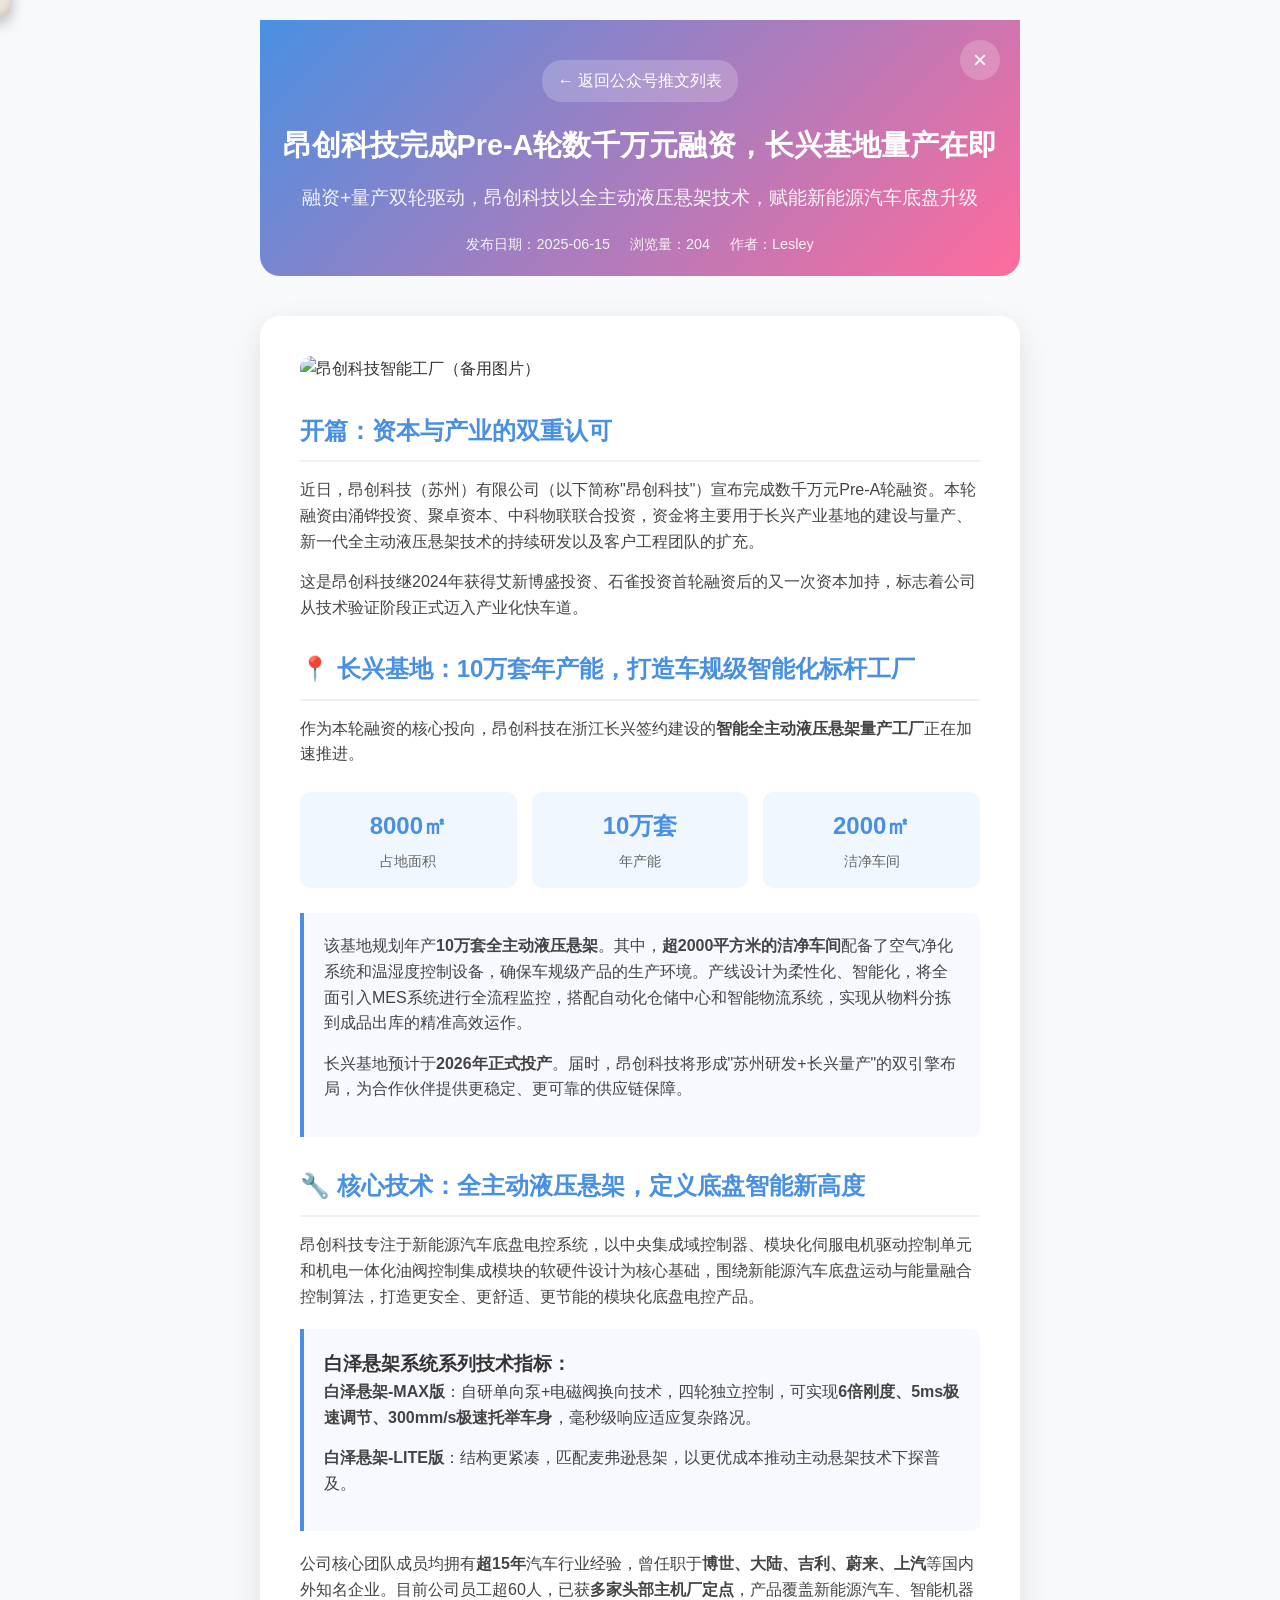
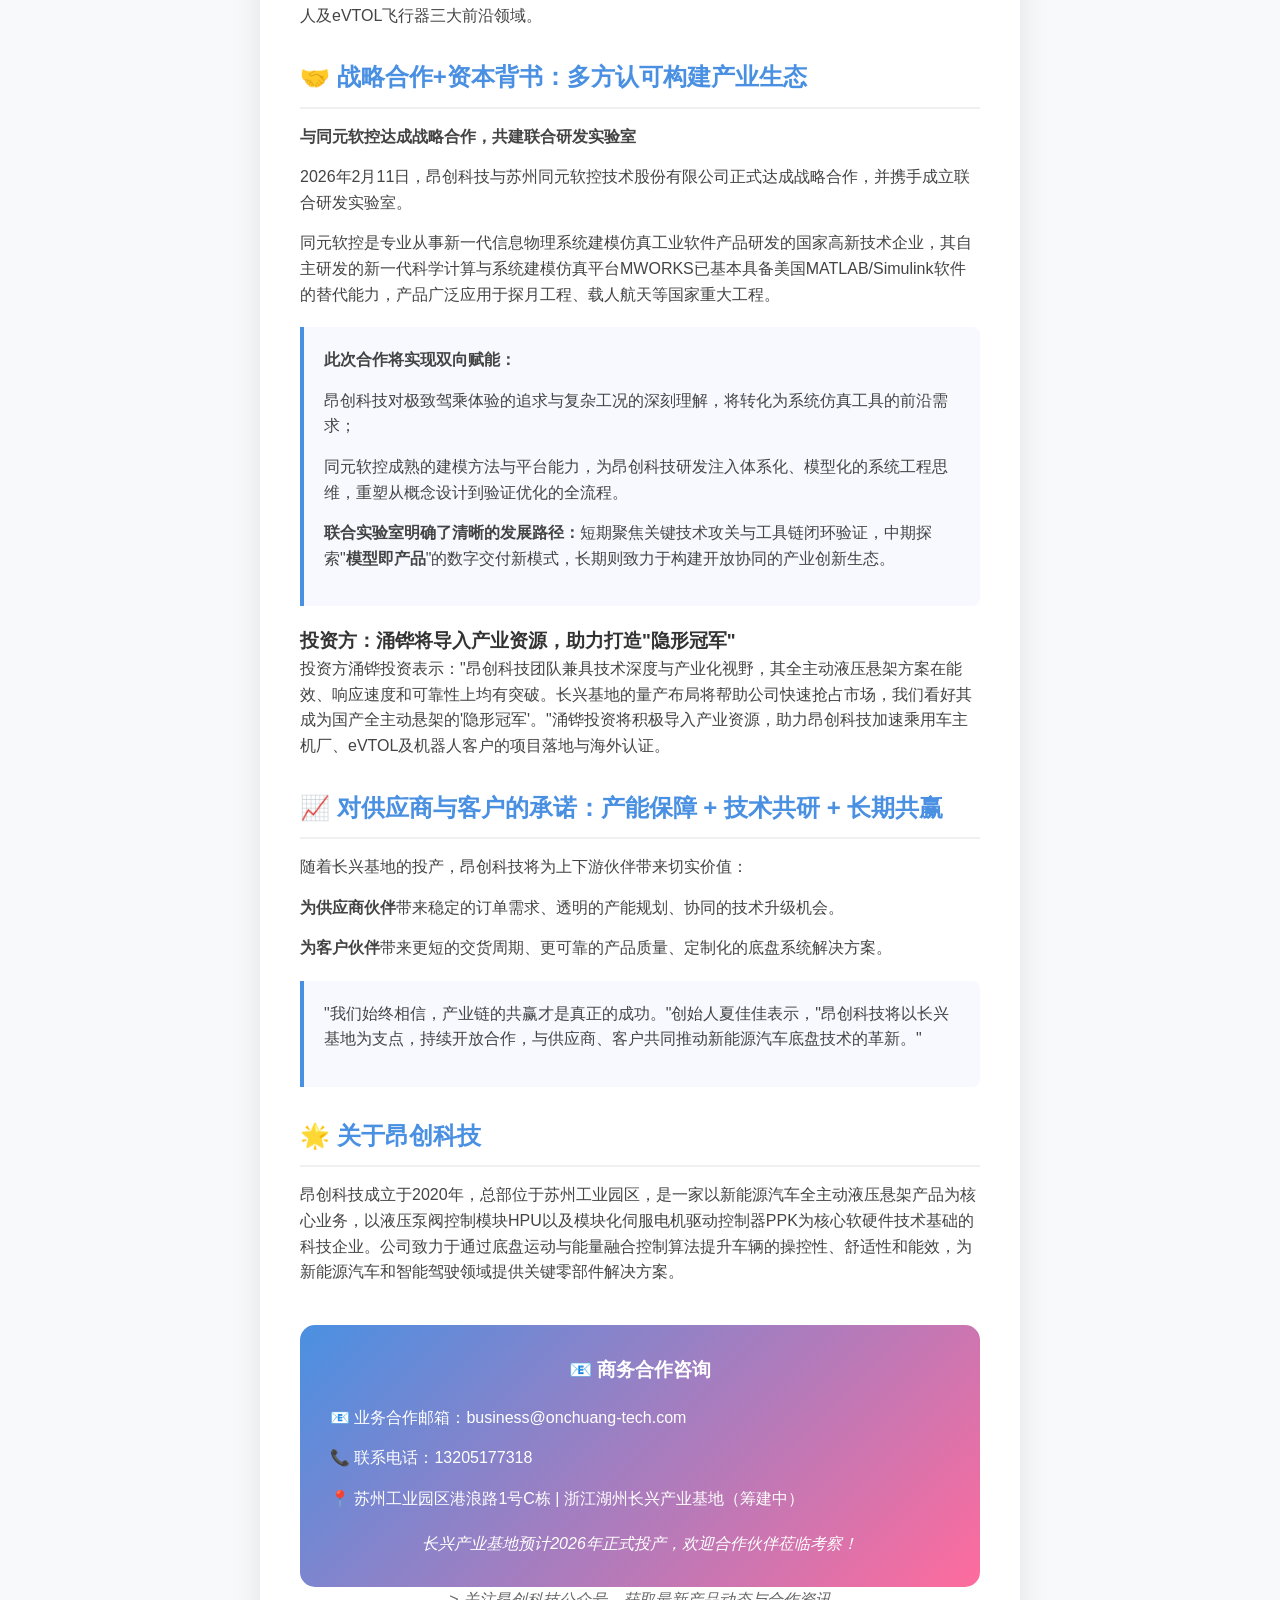
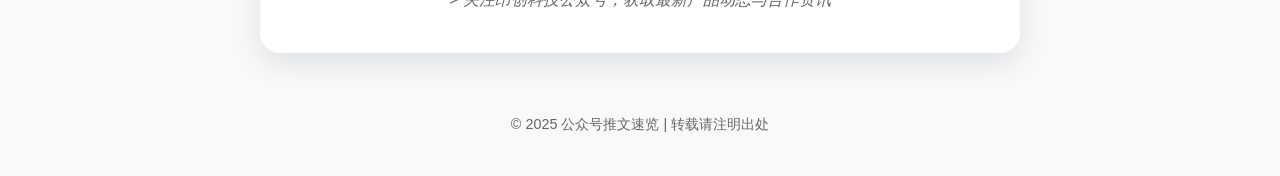
==== article-detail-1.html @ 5e3d8bad "Add files via upload" ====
<!DOCTYPE html>
<html lang="zh-CN">
<head>
    <meta charset="UTF-8">
    <meta name="viewport" content="width=device-width, initial-scale=1.0">
    <title>公众号推文速览 | 昂创科技融资</title>
    <style>
        /* 页面基础样式 */
        * {
            margin: 0;
            padding: 0;
            box-sizing: border-box;
            font-family: -apple-system, BlinkMacSystemFont, 'PingFang SC', 'Microsoft YaHei', sans-serif;
        }
        
        body {
            background: #f8f9fa;
            color: #333;
            line-height: 1.6;
            overflow-x: hidden;
        }
        
        .container {
            max-width: 800px;
            margin: 0 auto;
            padding: 20px;
        }
        
        .header {
            text-align: center;
            margin-bottom: 40px;
            padding: 40px 20px 20px;
            background: linear-gradient(135deg, #4A90E2, #FF6B9D);
            color: white;
            border-radius: 0 0 20px 20px;
            position: relative;
        }
        
        .back-btn {
            display: inline-flex;
            align-items: center;
            gap: 8px;
            color: white;
            text-decoration: none;
            padding: 8px 16px;
            background: rgba(255, 255, 255, 0.2);
            border-radius: 20px;
            margin-bottom: 20px;
            transition: all 0.3s ease;
        }
        
        .back-btn:hover {
            background: rgba(255, 255, 255, 0.3);
            transform: translateX(-5px);
        }
        
        .close-btn {
            position: absolute;
            top: 20px;
            right: 20px;
            width: 40px;
            height: 40px;
            background: rgba(255, 255, 255, 0.2);
            border-radius: 50%;
            display: flex;
            align-items: center;
            justify-content: center;
            color: white;
            font-size: 24px;
            cursor: pointer;
            transition: all 0.3s ease;
            border: none;
            outline: none;
        }
        
        .close-btn:hover {
            background: rgba(255, 255, 255, 0.3);
            transform: scale(1.1);
        }
        
        /* 文章内容样式保持不变 */
        .article-title { font-size: 1.8rem; margin-bottom: 15px; font-weight: 600; }
        .article-subtitle { font-size: 1.2rem; margin-bottom: 20px; color: rgba(255, 255, 255, 0.9); }
        .article-meta { display: flex; justify-content: center; gap: 20px; color: rgba(255, 255, 255, 0.9); font-size: 0.9rem; }
        .article-content { background: white; border-radius: 20px; padding: 40px; box-shadow: 0 10px 30px rgba(0, 0, 0, 0.1); margin-bottom: 40px; }
        .article-hero-image { width: 100%; height: 300px; object-fit: cover; border-radius: 12px; margin-bottom: 30px; }
        .article-section { margin-bottom: 30px; }
        .article-section h2 { color: #4A90E2; margin-bottom: 15px; padding-bottom: 10px; border-bottom: 2px solid #f0f0f0; }
        .article-section p { margin-bottom: 15px; color: #444; }
        .highlight-box { background: #f8f9ff; border-left: 4px solid #4A90E2; padding: 20px; margin: 20px 0; border-radius: 0 8px 8px 0; }
        .stats-grid { display: grid; grid-template-columns: repeat(auto-fit, minmax(200px, 1fr)); gap: 15px; margin: 25px 0; }
        .stat-item { background: #f0f7ff; padding: 15px; border-radius: 10px; text-align: center; }
        .stat-value { font-size: 1.5rem; font-weight: 600; color: #4A90E2; margin-bottom: 5px; }
        .stat-label { color: #666; font-size: 0.9rem; }
        .contact-info { background: linear-gradient(135deg, #4A90E2, #FF6B9D); color: white; padding: 30px; border-radius: 15px; margin-top: 40px; }
        .contact-info h3 { margin-bottom: 20px; text-align: center; }
        .contact-details { display: flex; flex-direction: column; gap: 15px; }
        .contact-item { display: flex; align-items: center; gap: 10px; }
        
        /* 响应式设计 */
        @media (max-width: 768px) {
            .container { padding: 15px; }
            .article-content { padding: 25px; }
            .article-title { font-size: 1.5rem; }
            .header { padding: 30px 15px 15px; }
            .close-btn { top: 10px; right: 10px; width: 36px; height: 36px; font-size: 20px; }
        }
        
        /* ===== 原始鼠标样式 ===== */
        .cursor {
            width: 24px;
            height: 36px;
            background: linear-gradient(145deg, #f7f3ef, #e4dcd3);
            border-radius: 14px 14px 18px 18px;
            position: fixed;
            pointer-events: none;
            transform: translate(-50%, -50%) rotate(5deg);
            box-shadow:
                inset -2px -4px 6px rgba(0,0,0,0.1),
                inset 2px 2px 4px rgba(255,255,255,0.8),
                0 6px 14px rgba(0,0,0,0.25);
            transition: transform 0.08s cubic-bezier(0.2, 0.8, 0.2, 1);
            z-index: 9999;
        }

        /* ===== 左右键分割线 ===== */
        .cursor::before {
            content: "";
            position: absolute;
            top: 8px;
            left: 50%;
            width: 1px;
            height: 10px;
            background: rgba(0,0,0,0.15);
            transform: translateX(-50%);
        }

        /* ===== 滚轮 ===== */
        .cursor::after {
            content: "";
            position: absolute;
            top: 10px;
            left: 50%;
            width: 3px;
            height: 6px;
            border-radius: 2px;
            background: #64748B; /* var(--text-medium) 的近似值 */
            transform: translateX(-50%);
            opacity: 0.8;
        }

        /* ===== hover 放大一点 ===== */
        .cursor.hover {
            transform: translate(-50%, -50%) scale(1.15) rotate(3deg);
        }

        /* ===== 点击压扁（真实感） ===== */
        .cursor.click {
            transform: translate(-50%, -50%) scale(0.9, 0.8) rotate(0deg);
        }
    </style>
</head>
<body>
    <!-- 原始鼠标 -->
    <div class="cursor"></div>
    
    <div class="container">
        <header class="header">
            <button class="close-btn" id="closeButton" onclick="history.back()">×</button>
            <a href="javascript:history.back()" class="back-btn">← 返回公众号推文列表</a>
            <h1 class="article-title">昂创科技完成Pre-A轮数千万元融资，长兴基地量产在即</h1>
            <div class="article-subtitle">融资+量产双轮驱动，昂创科技以全主动液压悬架技术，赋能新能源汽车底盘升级</div>
            <div class="article-meta">
                <span>发布日期：2025-06-15</span>
                <span>浏览量：204</span>
                <span>作者：Lesley</span>
            </div>
        </header>
        
       <main class="article-content">
            <!-- 文章主图 -->
            <img src="images/unnamed.jpg" 
                 alt="昂创科技智能工厂" 
                 class="article-hero-image"
                 onerror="this.onerror=null; this.src='https://images.unsplash.com/photo-1555212697-194d092e3b8f?ixlib=rb-4.0.3&auto=format&fit=crop&w=1200&q=80'; this.alt='昂创科技智能工厂（备用图片）'">
            
            <section class="article-section">
                <h2>开篇：资本与产业的双重认可</h2>
                <p>近日，昂创科技（苏州）有限公司（以下简称"昂创科技"）宣布完成数千万元Pre-A轮融资。本轮融资由涌铧投资、聚卓资本、中科物联联合投资，资金将主要用于长兴产业基地的建设与量产、新一代全主动液压悬架技术的持续研发以及客户工程团队的扩充。</p>
                <p>这是昂创科技继2024年获得艾新博盛投资、石雀投资首轮融资后的又一次资本加持，标志着公司从技术验证阶段正式迈入产业化快车道。</p>
            </section>
            
            <section class="article-section">
                <h2>📍 长兴基地：10万套年产能，打造车规级智能化标杆工厂</h2>
                <p>作为本轮融资的核心投向，昂创科技在浙江长兴签约建设的<strong>智能全主动液压悬架量产工厂</strong>正在加速推进。</p>
                
                <div class="stats-grid">
                    <div class="stat-item">
                        <div class="stat-value">8000㎡</div>
                        <div class="stat-label">占地面积</div>
                    </div>
                    <div class="stat-item">
                        <div class="stat-value">10万套</div>
                        <div class="stat-label">年产能</div>
                    </div>
                    <div class="stat-item">
                        <div class="stat-value">2000㎡</div>
                        <div class="stat-label">洁净车间</div>
                    </div>
                   
                </div>
                
                <div class="highlight-box">
                    <p>该基地规划年产<strong>10万套全主动液压悬架</strong>。其中，<strong>超2000平方米的洁净车间</strong>配备了空气净化系统和温湿度控制设备，确保车规级产品的生产环境。产线设计为柔性化、智能化，将全面引入MES系统进行全流程监控，搭配自动化仓储中心和智能物流系统，实现从物料分拣到成品出库的精准高效运作。</p>
                    <p>长兴基地预计于<strong>2026年正式投产</strong>。届时，昂创科技将形成"苏州研发+长兴量产"的双引擎布局，为合作伙伴提供更稳定、更可靠的供应链保障。</p>
                </div>
            </section>
            
            <section class="article-section">
                <h2>🔧 核心技术：全主动液压悬架，定义底盘智能新高度</h2>
                <p>昂创科技专注于新能源汽车底盘电控系统，以中央集成域控制器、模块化伺服电机驱动控制单元和机电一体化油阀控制集成模块的软硬件设计为核心基础，围绕新能源汽车底盘运动与能量融合控制算法，打造更安全、更舒适、更节能的模块化底盘电控产品。</p>
                
                <div class="highlight-box">
                    <h3>白泽悬架系统系列技术指标：</h3>
                    <p><strong>白泽悬架-MAX版</strong>：自研单向泵+电磁阀换向技术，四轮独立控制，可实现<strong>6倍刚度、5ms极速调节、300mm/s极速托举车身</strong>，毫秒级响应适应复杂路况。</p>
                    <p><strong>白泽悬架-LITE版</strong>：结构更紧凑，匹配麦弗逊悬架，以更优成本推动主动悬架技术下探普及。</p>
                </div>
                
                <p>公司核心团队成员均拥有<strong>超15年</strong>汽车行业经验，曾任职于<strong>博世、大陆、吉利、蔚来、上汽</strong>等国内外知名企业。目前公司员工超60人，已获<strong>多家头部主机厂定点</strong>，产品覆盖新能源汽车、智能机器人及eVTOL飞行器三大前沿领域。</p>
            </section>
            
            <section class="article-section">
                <h2>🤝 战略合作+资本背书：多方认可构建产业生态</h2>
                <p><strong>与同元软控达成战略合作，共建联合研发实验室</strong></p>
                <p>2026年2月11日，昂创科技与苏州同元软控技术股份有限公司正式达成战略合作，并携手成立联合研发实验室。</p>
                <p>同元软控是专业从事新一代信息物理系统建模仿真工业软件产品研发的国家高新技术企业，其自主研发的新一代科学计算与系统建模仿真平台MWORKS已基本具备美国MATLAB/Simulink软件的替代能力，产品广泛应用于探月工程、载人航天等国家重大工程。</p>
                
                <div class="highlight-box">
                    <p><strong>此次合作将实现双向赋能：</strong></p>
                    <p>昂创科技对极致驾乘体验的追求与复杂工况的深刻理解，将转化为系统仿真工具的前沿需求；</p>
                    <p>同元软控成熟的建模方法与平台能力，为昂创科技研发注入体系化、模型化的系统工程思维，重塑从概念设计到验证优化的全流程。</p>
                    <p><strong>联合实验室明确了清晰的发展路径：</strong>短期聚焦关键技术攻关与工具链闭环验证，中期探索"<strong>模型即产品</strong>"的数字交付新模式，长期则致力于构建开放协同的产业创新生态。</p>
                </div>
                
                <h3>投资方：涌铧将导入产业资源，助力打造"隐形冠军"</h3>
                <p>投资方涌铧投资表示："昂创科技团队兼具技术深度与产业化视野，其全主动液压悬架方案在能效、响应速度和可靠性上均有突破。长兴基地的量产布局将帮助公司快速抢占市场，我们看好其成为国产全主动悬架的'隐形冠军'。"涌铧投资将积极导入产业资源，助力昂创科技加速乘用车主机厂、eVTOL及机器人客户的项目落地与海外认证。</p>
            </section>
            
            <section class="article-section">
                <h2>📈 对供应商与客户的承诺：产能保障 + 技术共研 + 长期共赢</h2>
                <p>随着长兴基地的投产，昂创科技将为上下游伙伴带来切实价值：</p>
                <p><strong>为供应商伙伴</strong>带来稳定的订单需求、透明的产能规划、协同的技术升级机会。</p>
                <p><strong>为客户伙伴</strong>带来更短的交货周期、更可靠的产品质量、定制化的底盘系统解决方案。</p>
                
                <div class="highlight-box">
                    <p>"我们始终相信，产业链的共赢才是真正的成功。"创始人夏佳佳表示，"昂创科技将以长兴基地为支点，持续开放合作，与供应商、客户共同推动新能源汽车底盘技术的革新。"</p>
                </div>
            </section>
            
            <section class="article-section">
                <h2>🌟 关于昂创科技</h2>
                <p>昂创科技成立于2020年，总部位于苏州工业园区，是一家以新能源汽车全主动液压悬架产品为核心业务，以液压泵阀控制模块HPU以及模块化伺服电机驱动控制器PPK为核心软硬件技术基础的科技企业。公司致力于通过底盘运动与能量融合控制算法提升车辆的操控性、舒适性和能效，为新能源汽车和智能驾驶领域提供关键零部件解决方案。</p>
            </section>
            
            <div class="contact-info">
                <h3>📧 商务合作咨询</h3>
                <div class="contact-details">
                    <div class="contact-item">📧 业务合作邮箱：business@onchuang-tech.com</div>
                    <div class="contact-item">📞 联系电话：13205177318</div>
                    <div class="contact-item">📍 苏州工业园区港浪路1号C栋 | 浙江湖州长兴产业基地（筹建中）</div>
                </div>
                <p style="margin-top: 20px; text-align: center; font-style: italic;">
                    长兴产业基地预计2026年正式投产，欢迎合作伙伴莅临考察！
                </p>
            </div>
            
            <div class="article-footer">
                <p style="text-align: center; color: #666; font-style: italic;">
                    > 关注昂创科技公众号，获取最新产品动态与合作资讯
                </p>
            </div>
        </main>
        
        <footer style="text-align: center; color: #666; padding: 20px; font-size: 0.9rem;">
            <p>© 2025 公众号推文速览 | 转载请注明出处</p>
        </footer>
    </div>


    <script>
        // ============================================
        // 页面控制功能
        // ============================================

        // 页面加载完成后初始化
        document.addEventListener('DOMContentLoaded', function() {
            // 确保系统鼠标被隐藏
            document.body.style.cursor = 'none';
            
            // 确保鼠标元素可见
            const cursor = document.querySelector('.cursor');
            if (cursor) {
                cursor.style.display = 'block';
                cursor.style.opacity = '1';
                cursor.style.visibility = 'visible';
            }
        });

        // ============================================
        // 原始鼠标功能
        // ============================================

        const cursor = document.querySelector(".cursor");

        let mx = 0, my = 0;
        let x = 0, y = 0;

        /* ===== 鼠标跟随（丝滑） ===== */
        document.addEventListener("mousemove", e => {
            mx = e.clientX;
            my = e.clientY;
        });

        function loop() {
            x += (mx - x) * 0.18;
            y += (my - y) * 0.18;

            cursor.style.left = x + "px";
            cursor.style.top = y + "px";

            requestAnimationFrame(loop);
        }
        loop();

        /* ===== 点击压感 ===== */
        document.addEventListener("mousedown", () => {
            cursor.classList.add("click");
        });

        document.addEventListener("mouseup", () => {
            cursor.classList.remove("click");
        });

        /* ===== hover 放大（关键） ===== */
        document.querySelectorAll("a, button, .back-btn, .close-btn, .article-hero-image").forEach(el => {
            el.addEventListener("mouseenter", () => {
                cursor.classList.add("hover");
            });
            el.addEventListener("mouseleave", () => {
                cursor.classList.remove("hover");
            });
        });
    </script>
</body>
</html>
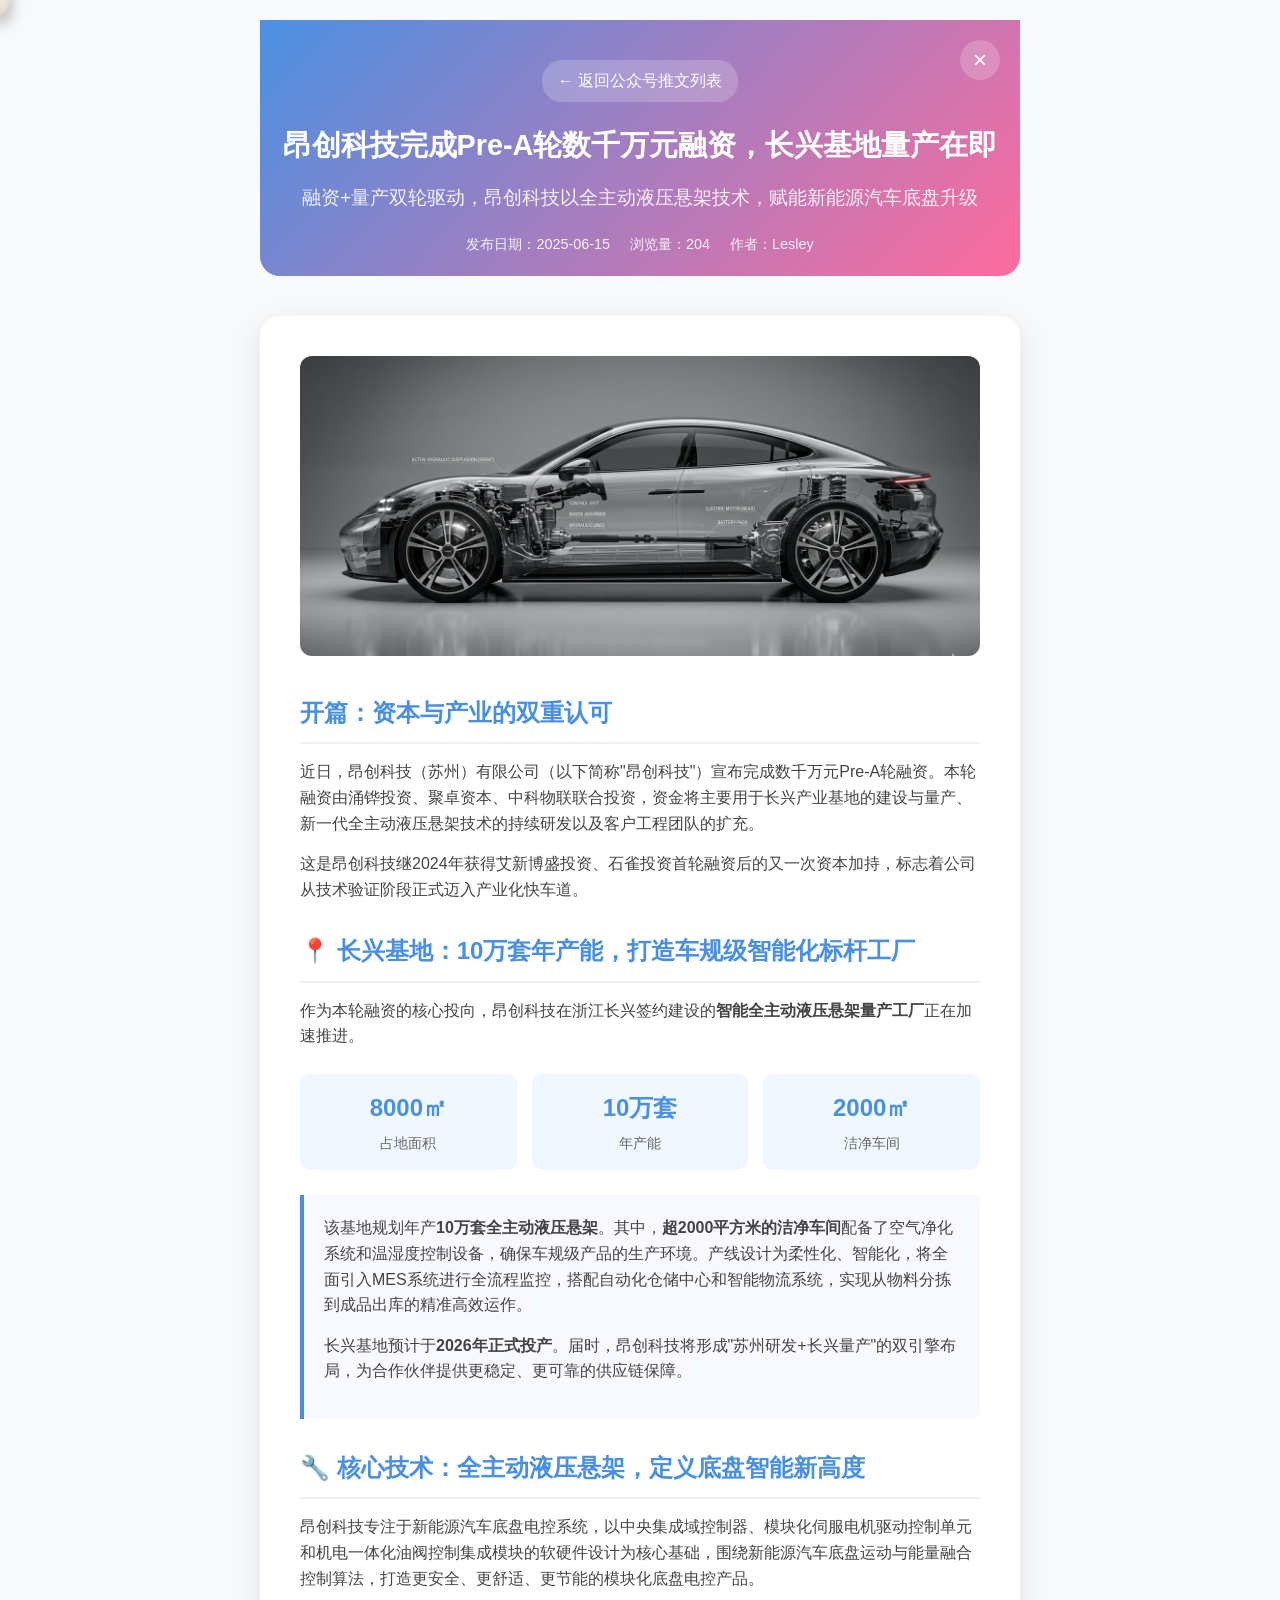
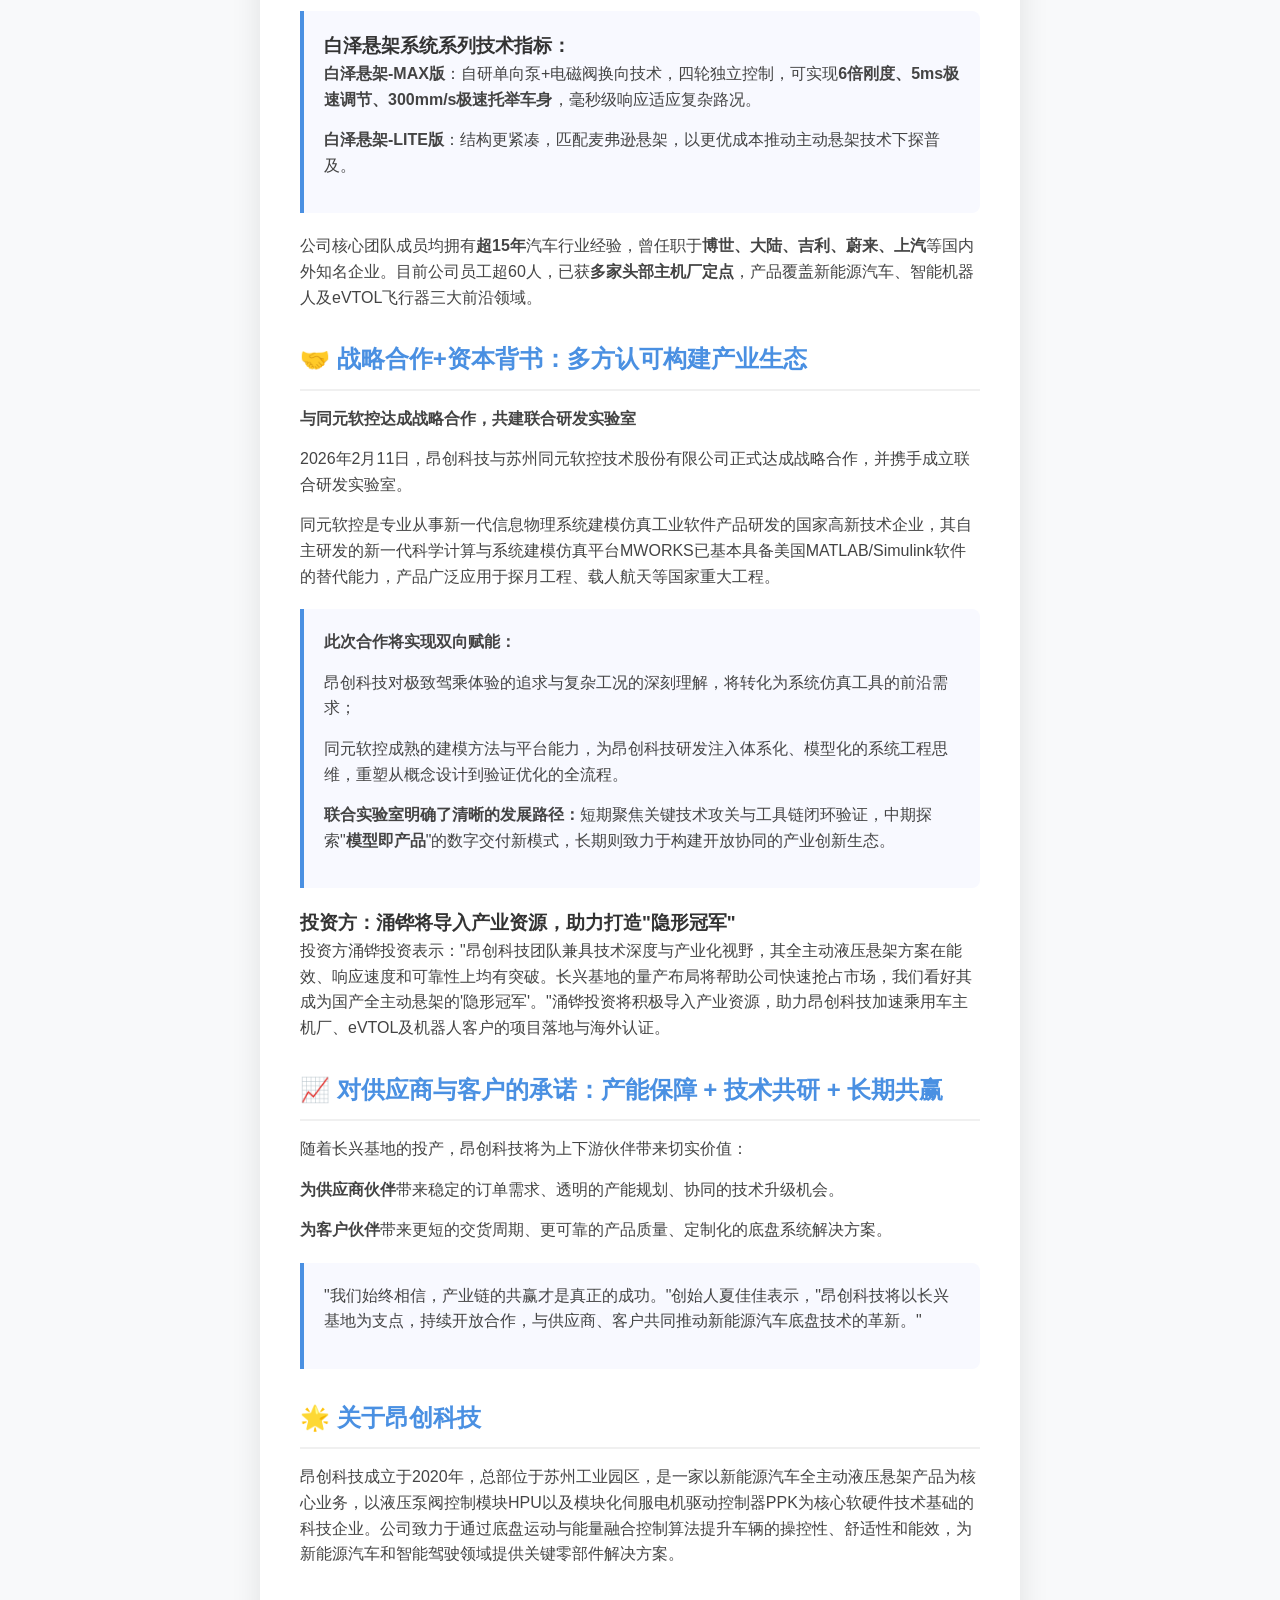
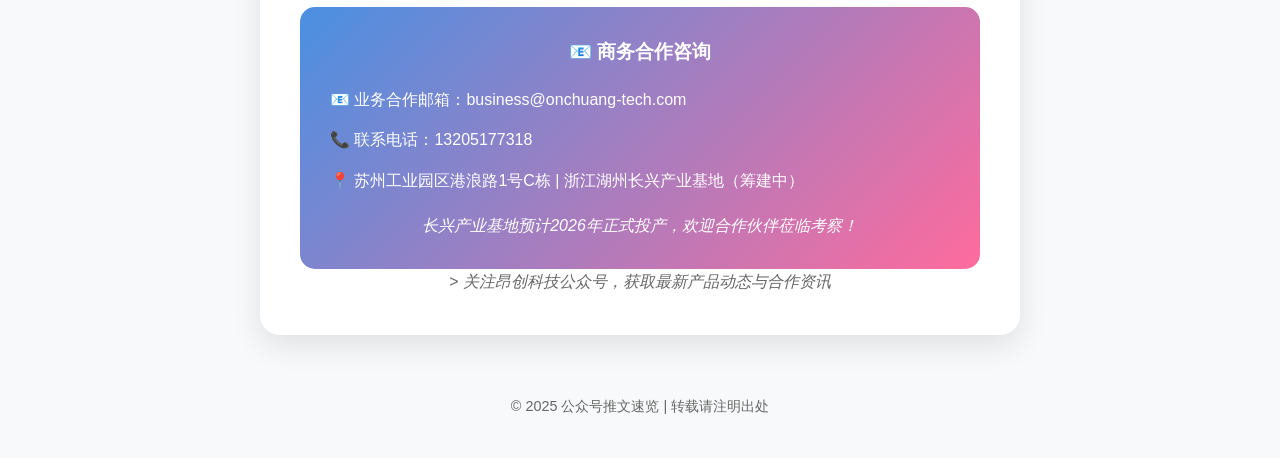
==== commit fb1ae74a: "Update article-detail-1.html" ====
--- a/article-detail-1.html
+++ b/article-detail-1.html
@@ -352,4 +352,4 @@
         });
     </script>
 </body>
-</html>+</html>
